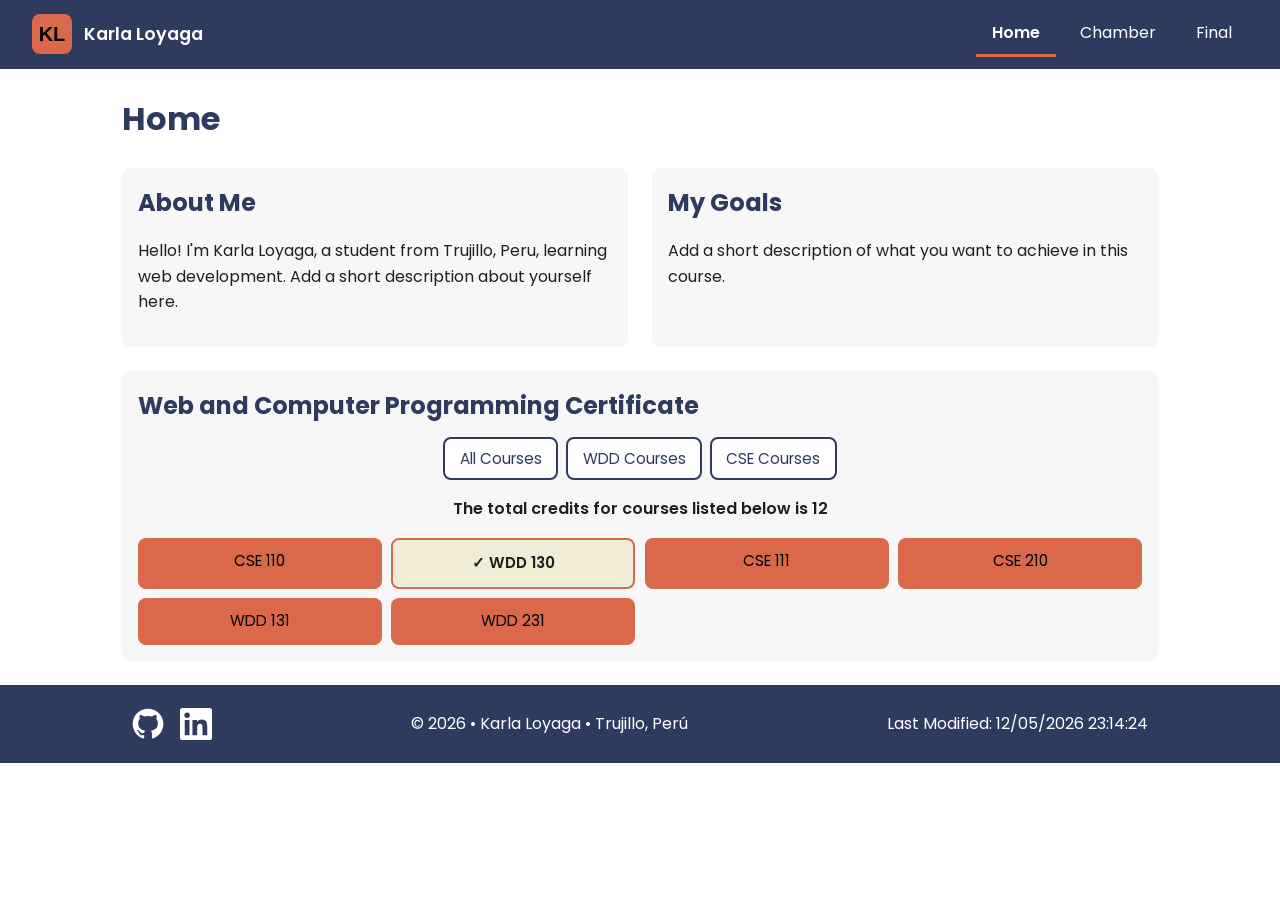
==== index.html @ 23323262 "W01 course home page" ====
<!DOCTYPE html>
<html lang="en">
<head>
    <meta charset="UTF-8">
    <meta name="viewport" content="width=device-width, initial-scale=1.0">
    <title>Karla Loyaga | WDD 231 Home</title>
    <meta name="description" content="Course home page of Karla Loyaga for WDD 231 Web Frontend Development I.">
    <meta name="author" content="Karla Loyaga">
    <link rel="icon" href="images/logo.svg" type="image/svg+xml">
    <link rel="preconnect" href="https://fonts.googleapis.com">
    <link rel="preconnect" href="https://fonts.gstatic.com" crossorigin>
    <link href="https://fonts.googleapis.com/css2?family=Poppins:wght@400;600&display=swap" rel="stylesheet">
    <link rel="stylesheet" href="styles/small.css">
    <link rel="stylesheet" href="styles/larger.css">
    <script src="scripts/navigation.js" defer></script>
    <script src="scripts/date.js" defer></script>
    <script src="scripts/course.js" defer></script>
</head>
<body>
    <header>
        <img src="images/logo.svg" alt="Site logo" width="40" height="40">
        <span class="site-name">Karla Loyaga</span>
        <button id="menu-button" type="button" aria-label="Toggle navigation menu" aria-expanded="false" aria-controls="main-nav">&#9776;</button>
        <nav id="main-nav" aria-label="Main">
            <ul>
                <li><a href="index.html" aria-current="page">Home</a></li>
                <li><a href="#">Chamber</a></li>
                <li><a href="#">Final</a></li>
            </ul>
        </nav>
    </header>

    <main>
        <h1>Home</h1>

        <section class="about">
            <h2>About Me</h2>
            <p>Hello! I'm Karla Loyaga, a student from Trujillo, Peru, learning web development. Add a short description about yourself here.</p>
        </section>

        <section class="certificate">
            <h2>Web and Computer Programming Certificate</h2>
            <div class="filters">
                <button type="button" id="all-btn">All Courses</button>
                <button type="button" id="wdd-btn">WDD Courses</button>
                <button type="button" id="cse-btn">CSE Courses</button>
            </div>
            <p id="credits">The total credits for courses listed below is 0</p>
            <div id="course-list" class="course-list"></div>
        </section>

        <section class="goals">
            <h2>My Goals</h2>
            <p>Add a short description of what you want to achieve in this course.</p>
        </section>
    </main>

    <footer>
                <div class="social">
            <a href="https://github.com/kbea1" aria-label="GitHub"><img src="images/github.svg" alt="" width="32" height="32"></a>
            <a href="https://www.linkedin.com/" aria-label="LinkedIn"><img src="images/linkedin.svg" alt="" width="32" height="32"></a>
        </div>
        <p>&copy; <span id="currentyear"></span> &bull; Karla Loyaga &bull; Trujillo, Perú</p>
        <p id="lastModified"></p>
    </footer>
</body>
</html>
---- styles/small.css ----
:root {
    --primary: #2f3a5f;
    --secondary: #d9694a;
    --accent: #f1ecd6;
    --text: #1f1f1f;
    --bg: #ffffff;
    --white: #ffffff;
}

* { box-sizing: border-box; }

body {
    margin: 0;
    font-family: "Poppins", sans-serif;
    color: var(--text);
    background-color: var(--bg);
    line-height: 1.6;
}

img { max-width: 100%; height: auto; display: block; }

header {
    display: flex;
    flex-wrap: wrap;
    align-items: center;
    gap: 0.75rem;
    padding: 0.75rem 1rem;
    background-color: var(--primary);
    color: var(--white);
}

.site-name { font-weight: 600; font-size: 1.1rem; margin-right: auto; }

#menu-button {
    background: none;
    border: 2px solid var(--white);
    color: var(--white);
    font-size: 1.5rem;
    line-height: 1;
    padding: 0.25rem 0.6rem;
    border-radius: 4px;
    cursor: pointer;
}

nav { display: none; width: 100%; }
nav.open { display: block; }
nav ul { list-style: none; margin: 0; padding: 0; }

nav a {
    display: block;
    padding: 0.75rem 0.5rem;
    color: var(--white);
    text-decoration: none;
    border-bottom: 3px solid transparent;
}

nav a:hover { background-color: rgba(255, 255, 255, 0.15); }

nav a[aria-current="page"] {
    font-weight: 600;
    border-bottom-color: var(--secondary);
}

main { padding: 1rem; }
h1 { color: var(--primary); margin: 0.5rem 0 1rem; }
h2 { color: var(--primary); margin: 0 0 0.75rem; }

section {
    margin-bottom: 1.5rem;
    padding: 1rem;
    background-color: #f7f7f7;
    border-radius: 8px;
}

.filters {
    display: flex;
    flex-wrap: wrap;
    gap: 0.5rem;
    justify-content: center;
    margin-bottom: 1rem;
}

.filters button {
    font-family: inherit;
    font-size: 0.95rem;
    padding: 0.5rem 0.9rem;
    border: 2px solid var(--primary);
    border-radius: 8px;
    background-color: var(--white);
    color: var(--primary);
    cursor: pointer;
}

.filters button:hover,
.filters button:focus-visible {
    background-color: var(--primary);
    color: var(--white);
}

#credits { text-align: center; font-weight: 600; }

.course-list {
    display: grid;
    grid-template-columns: repeat(2, 1fr);
    gap: 0.6rem;
}

.course {
    padding: 0.7rem 0.4rem;
    text-align: center;
    border-radius: 8px;
    font-size: 0.95rem;
    background-color: var(--secondary);
    color: #000000;
}

.course.completed {
    background-color: var(--accent);
    color: var(--text);
    border: 2px solid var(--secondary);
    font-weight: 600;
}

footer {
    background-color: var(--primary);
    color: var(--white);
    text-align: center;
    padding: 1rem;
}

footer p { margin: 0.4rem 0; }
.social { display: flex; justify-content: center; gap: 1rem; }
---- styles/larger.css ----
@media (min-width: 700px) {
    header { flex-wrap: nowrap; padding: 0.75rem 2rem; }

    #menu-button { display: none; }

    nav { display: block; width: auto; }

    nav ul { display: flex; gap: 0.5rem; }

    nav a { padding: 0.5rem 1rem; }

    main {
        max-width: 1100px;
        margin: 0 auto;
        padding: 1.5rem 2rem;
        display: grid;
        grid-template-columns: 1fr 1fr;
        gap: 1.5rem;
    }

    main h1 { grid-column: 1 / -1; margin: 0; }

    main section { margin-bottom: 0; }

    .about { grid-column: 1; grid-row: 2; }
    .goals { grid-column: 2; grid-row: 2; }
    .certificate { grid-column: 1 / -1; grid-row: 3; }

    .course-list { grid-template-columns: repeat(3, 1fr); }

    footer {
        display: flex;
        justify-content: space-around;
        align-items: center;
        padding: 1.25rem 2rem;
    }
}

@media (min-width: 1000px) {
    .course-list { grid-template-columns: repeat(4, 1fr); }
}
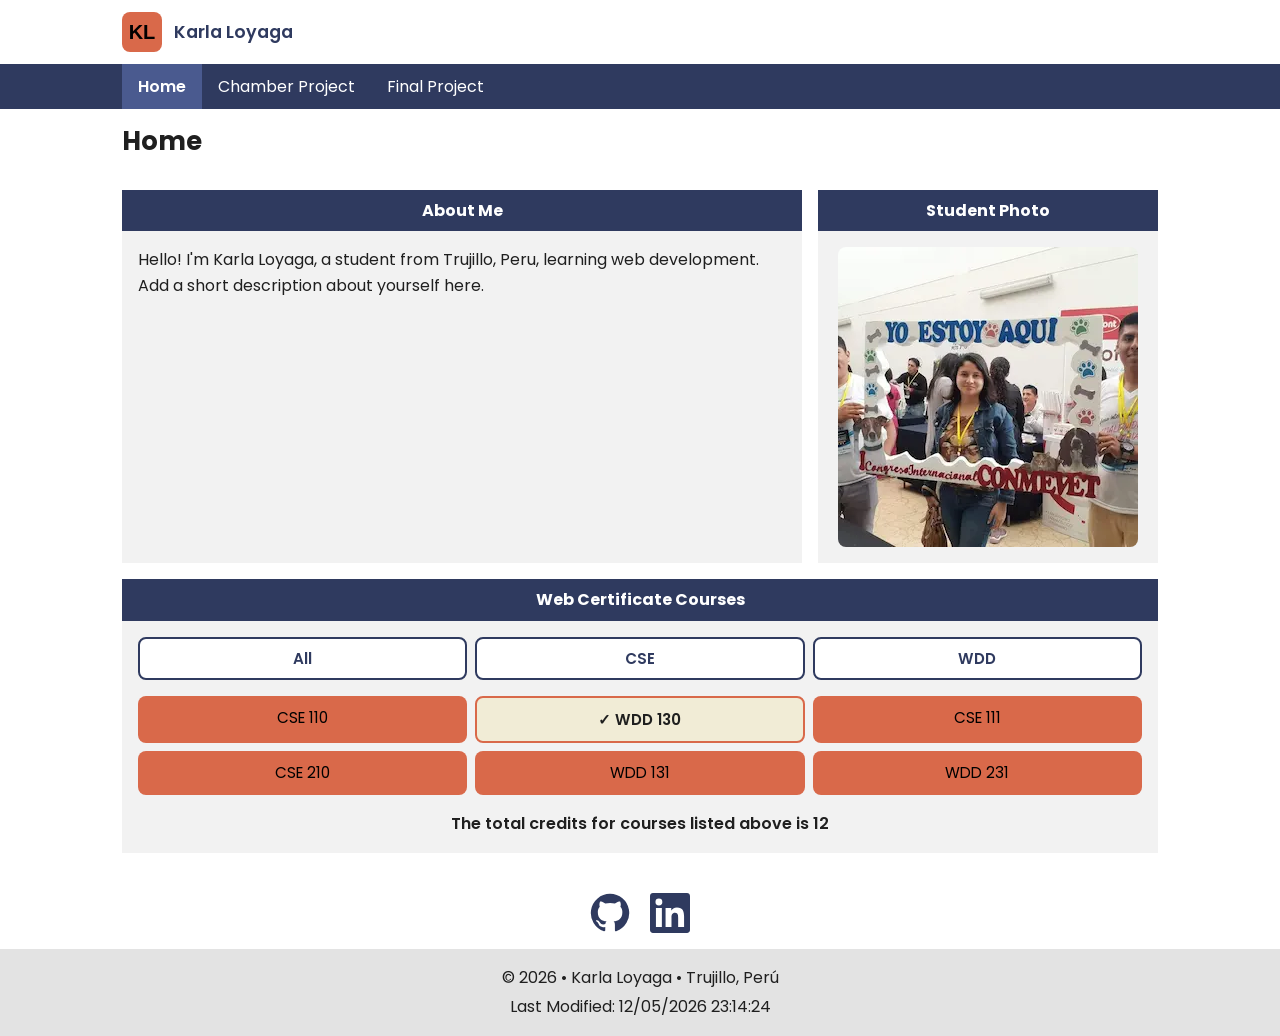
==== commit 8c95eef4: "Match wireframe layout" ====
--- a/index.html
+++ b/index.html
@@ -18,14 +18,16 @@
 </head>
 <body>
     <header>
-        <img src="images/logo.svg" alt="Site logo" width="40" height="40">
-        <span class="site-name">Karla Loyaga</span>
-        <button id="menu-button" type="button" aria-label="Toggle navigation menu" aria-expanded="false" aria-controls="main-nav">&#9776;</button>
+        <div class="brand">
+            <img src="images/logo.svg" alt="Site logo" width="40" height="40">
+            <span class="site-name">Karla Loyaga</span>
+            <button id="menu-button" type="button" aria-label="Toggle navigation menu" aria-expanded="false" aria-controls="main-nav">&#9776;</button>
+        </div>
         <nav id="main-nav" aria-label="Main">
             <ul>
                 <li><a href="index.html" aria-current="page">Home</a></li>
-                <li><a href="#">Chamber</a></li>
-                <li><a href="#">Final</a></li>
+                <li><a href="#">Chamber Project</a></li>
+                <li><a href="#">Final Project</a></li>
             </ul>
         </nav>
     </header>
@@ -38,30 +40,36 @@
             <p>Hello! I'm Karla Loyaga, a student from Trujillo, Peru, learning web development. Add a short description about yourself here.</p>
         </section>
 
-        <section class="certificate">
-            <h2>Web and Computer Programming Certificate</h2>
-            <div class="filters">
-                <button type="button" id="all-btn">All Courses</button>
-                <button type="button" id="wdd-btn">WDD Courses</button>
-                <button type="button" id="cse-btn">CSE Courses</button>
+        <section class="photo">
+            <h2>Student Photo</h2>
+            <div class="photo-box">
+                <img src="images/profile.webp" alt="Portrait of Karla Loyaga" width="300" height="300">
             </div>
-            <p id="credits">The total credits for courses listed below is 0</p>
-            <div id="course-list" class="course-list"></div>
         </section>
 
-        <section class="goals">
-            <h2>My Goals</h2>
-            <p>Add a short description of what you want to achieve in this course.</p>
+        <section class="certificate">
+            <h2>Web Certificate Courses</h2>
+            <div class="certificate-body">
+                <div class="filters">
+                    <button type="button" id="all-btn">All</button>
+                    <button type="button" id="cse-btn">CSE</button>
+                    <button type="button" id="wdd-btn">WDD</button>
+                </div>
+                <div id="course-list" class="course-list"></div>
+                <p id="credits">The total credits for courses listed above is 0</p>
+            </div>
         </section>
     </main>
 
     <footer>
-                <div class="social">
-            <a href="https://github.com/kbea1" aria-label="GitHub"><img src="images/github.svg" alt="" width="32" height="32"></a>
-            <a href="https://www.linkedin.com/" aria-label="LinkedIn"><img src="images/linkedin.svg" alt="" width="32" height="32"></a>
+        <div class="social">
+            <a href="https://github.com/kbea1" aria-label="GitHub"><img src="images/github.svg" alt="" width="40" height="40"></a>
+            <a href="https://www.linkedin.com/" aria-label="LinkedIn"><img src="images/linkedin.svg" alt="" width="40" height="40"></a>
         </div>
-        <p>&copy; <span id="currentyear"></span> &bull; Karla Loyaga &bull; Trujillo, Perú</p>
-        <p id="lastModified"></p>
+        <div class="footer-info">
+            <p>&copy; <span id="currentyear"></span> &bull; Karla Loyaga &bull; Trujillo, Perú</p>
+            <p id="lastModified"></p>
+        </div>
     </footer>
 </body>
 </html>
--- a/styles/small.css
+++ b/styles/small.css
@@ -1,10 +1,13 @@
 :root {
     --primary: #2f3a5f;
+    --primary-light: #4a5a8f;
     --secondary: #d9694a;
     --accent: #f1ecd6;
     --text: #1f1f1f;
     --bg: #ffffff;
     --white: #ffffff;
+    --gray: #e3e3e3;
+    --panel: #f2f2f2;
 }
 
 * { box-sizing: border-box; }
@@ -19,22 +22,25 @@
 
 img { max-width: 100%; height: auto; display: block; }
 
-header {
+/* ---------- Header y navegación ---------- */
+.brand {
     display: flex;
-    flex-wrap: wrap;
     align-items: center;
     gap: 0.75rem;
     padding: 0.75rem 1rem;
-    background-color: var(--primary);
-    color: var(--white);
 }
 
-.site-name { font-weight: 600; font-size: 1.1rem; margin-right: auto; }
+.site-name {
+    font-weight: 600;
+    font-size: 1.1rem;
+    color: var(--primary);
+    margin-right: auto;
+}
 
 #menu-button {
     background: none;
-    border: 2px solid var(--white);
-    color: var(--white);
+    border: 2px solid var(--primary);
+    color: var(--primary);
     font-size: 1.5rem;
     line-height: 1;
     padding: 0.25rem 0.6rem;
@@ -42,35 +48,65 @@
     cursor: pointer;
 }
 
-nav { display: none; width: 100%; }
+nav {
+    display: none;
+    background-color: var(--primary);
+}
+
 nav.open { display: block; }
 nav ul { list-style: none; margin: 0; padding: 0; }
 
 nav a {
     display: block;
-    padding: 0.75rem 0.5rem;
+    padding: 0.75rem 1rem;
     color: var(--white);
     text-decoration: none;
-    border-bottom: 3px solid transparent;
+    border-bottom: 1px solid var(--primary-light);
 }
 
-nav a:hover { background-color: rgba(255, 255, 255, 0.15); }
+nav a:hover { background-color: var(--primary-light); }
 
 nav a[aria-current="page"] {
     font-weight: 600;
-    border-bottom-color: var(--secondary);
+    background-color: var(--primary-light);
 }
 
-main { padding: 1rem; }
-h1 { color: var(--primary); margin: 0.5rem 0 1rem; }
-h2 { color: var(--primary); margin: 0 0 0.75rem; }
+/* ---------- Contenido principal ---------- */
+main { padding: 0 1rem 1rem; }
+
+h1 {
+    color: var(--text);
+    font-size: 1.6rem;
+    margin: 0.75rem 0;
+}
 
 section {
-    margin-bottom: 1.5rem;
-    padding: 1rem;
-    background-color: #f7f7f7;
+    margin-bottom: 1rem;
+    background-color: var(--panel);
+}
+
+h2 {
+    margin: 0;
+    padding: 0.5rem;
+    background-color: var(--primary);
+    color: var(--white);
+    font-size: 1rem;
+    text-align: center;
+}
+
+.about p { margin: 0; padding: 1rem; }
+
+.photo-box { padding: 1rem; }
+
+.photo-box img {
+    width: 100%;
+    max-width: 300px;
+    margin: 0 auto;
     border-radius: 8px;
 }
+
+/* ---------- Certificado ---------- */
+.certificate-body { padding: 1rem; }
 
 .filters {
     display: flex;
@@ -81,8 +117,11 @@
 }
 
 .filters button {
+    flex: 1;
+    min-width: 5rem;
     font-family: inherit;
     font-size: 0.95rem;
+    font-weight: 600;
     padding: 0.5rem 0.9rem;
     border: 2px solid var(--primary);
     border-radius: 8px;
@@ -97,16 +136,14 @@
     color: var(--white);
 }
 
-#credits { text-align: center; font-weight: 600; }
-
 .course-list {
     display: grid;
-    grid-template-columns: repeat(2, 1fr);
-    gap: 0.6rem;
+    grid-template-columns: 1fr;
+    gap: 0.5rem;
 }
 
 .course {
-    padding: 0.7rem 0.4rem;
+    padding: 0.6rem 0.4rem;
     text-align: center;
     border-radius: 8px;
     font-size: 0.95rem;
@@ -121,12 +158,27 @@
     font-weight: 600;
 }
 
-footer {
-    background-color: var(--primary);
-    color: var(--white);
+#credits {
     text-align: center;
+    font-weight: 600;
+    margin: 1rem 0 0;
+}
+
+/* ---------- Footer ---------- */
+footer { background-color: var(--white); }
+
+.social {
+    display: flex;
+    justify-content: center;
+    gap: 1.25rem;
     padding: 1rem;
 }
 
-footer p { margin: 0.4rem 0; }
-.social { display: flex; justify-content: center; gap: 1rem; }+.footer-info {
+    background-color: var(--gray);
+    color: var(--text);
+    text-align: center;
+    padding: 0.75rem 1rem;
+}
+
+.footer-info p { margin: 0.25rem 0; }
--- a/styles/larger.css
+++ b/styles/larger.css
@@ -1,41 +1,38 @@
 @media (min-width: 700px) {
-    header { flex-wrap: nowrap; padding: 0.75rem 2rem; }
+    .brand { padding: 0.75rem 2rem; max-width: 1100px; margin: 0 auto; }
 
     #menu-button { display: none; }
 
-    nav { display: block; width: auto; }
+    nav { display: block; }
 
-    nav ul { display: flex; gap: 0.5rem; }
+    nav ul {
+        display: flex;
+        max-width: 1100px;
+        margin: 0 auto;
+        padding: 0 2rem;
+    }
 
-    nav a { padding: 0.5rem 1rem; }
+    nav a {
+        padding: 0.6rem 1rem;
+        border-bottom: none;
+    }
 
     main {
         max-width: 1100px;
         margin: 0 auto;
-        padding: 1.5rem 2rem;
+        padding: 0 2rem 1.5rem;
         display: grid;
-        grid-template-columns: 1fr 1fr;
-        gap: 1.5rem;
+        grid-template-columns: 2fr 1fr;
+        gap: 1rem;
     }
 
-    main h1 { grid-column: 1 / -1; margin: 0; }
+    main h1 { grid-column: 1 / -1; }
 
     main section { margin-bottom: 0; }
 
     .about { grid-column: 1; grid-row: 2; }
-    .goals { grid-column: 2; grid-row: 2; }
+    .photo { grid-column: 2; grid-row: 2; }
     .certificate { grid-column: 1 / -1; grid-row: 3; }
 
     .course-list { grid-template-columns: repeat(3, 1fr); }
-
-    footer {
-        display: flex;
-        justify-content: space-around;
-        align-items: center;
-        padding: 1.25rem 2rem;
-    }
-}
-
-@media (min-width: 1000px) {
-    .course-list { grid-template-columns: repeat(4, 1fr); }
 }
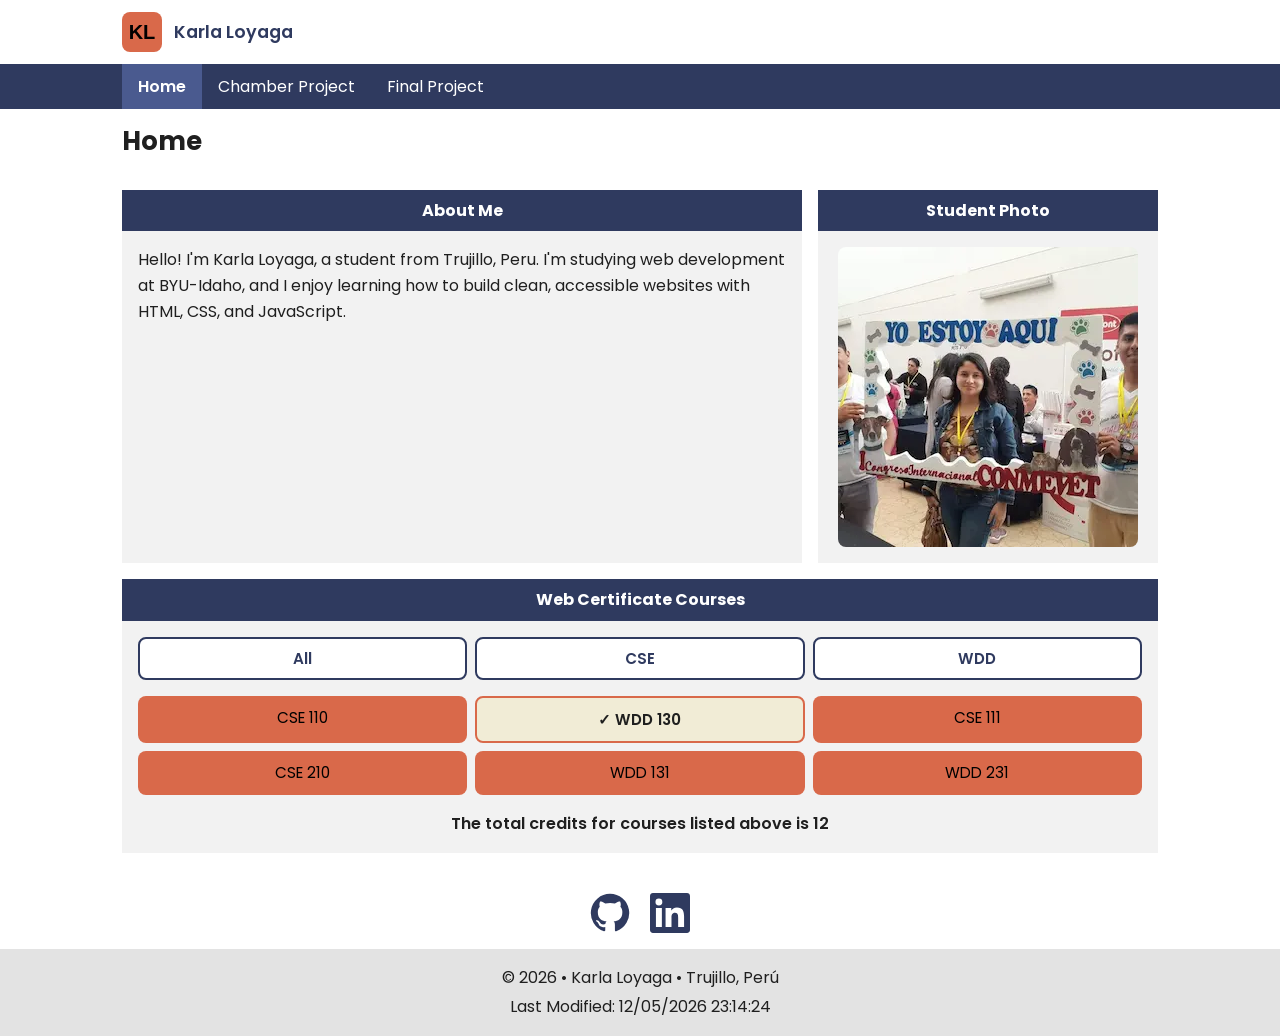
==== commit feba3eb8: "Update About Me text" ====
--- a/index.html
+++ b/index.html
@@ -37,7 +37,7 @@
 
         <section class="about">
             <h2>About Me</h2>
-            <p>Hello! I'm Karla Loyaga, a student from Trujillo, Peru, learning web development. Add a short description about yourself here.</p>
+        <p>Hello! I'm Karla Loyaga, a student from Trujillo, Peru. I'm studying web development at BYU-Idaho, and I enjoy learning how to build clean, accessible websites with HTML, CSS, and JavaScript.</p>
         </section>
 
         <section class="photo">
